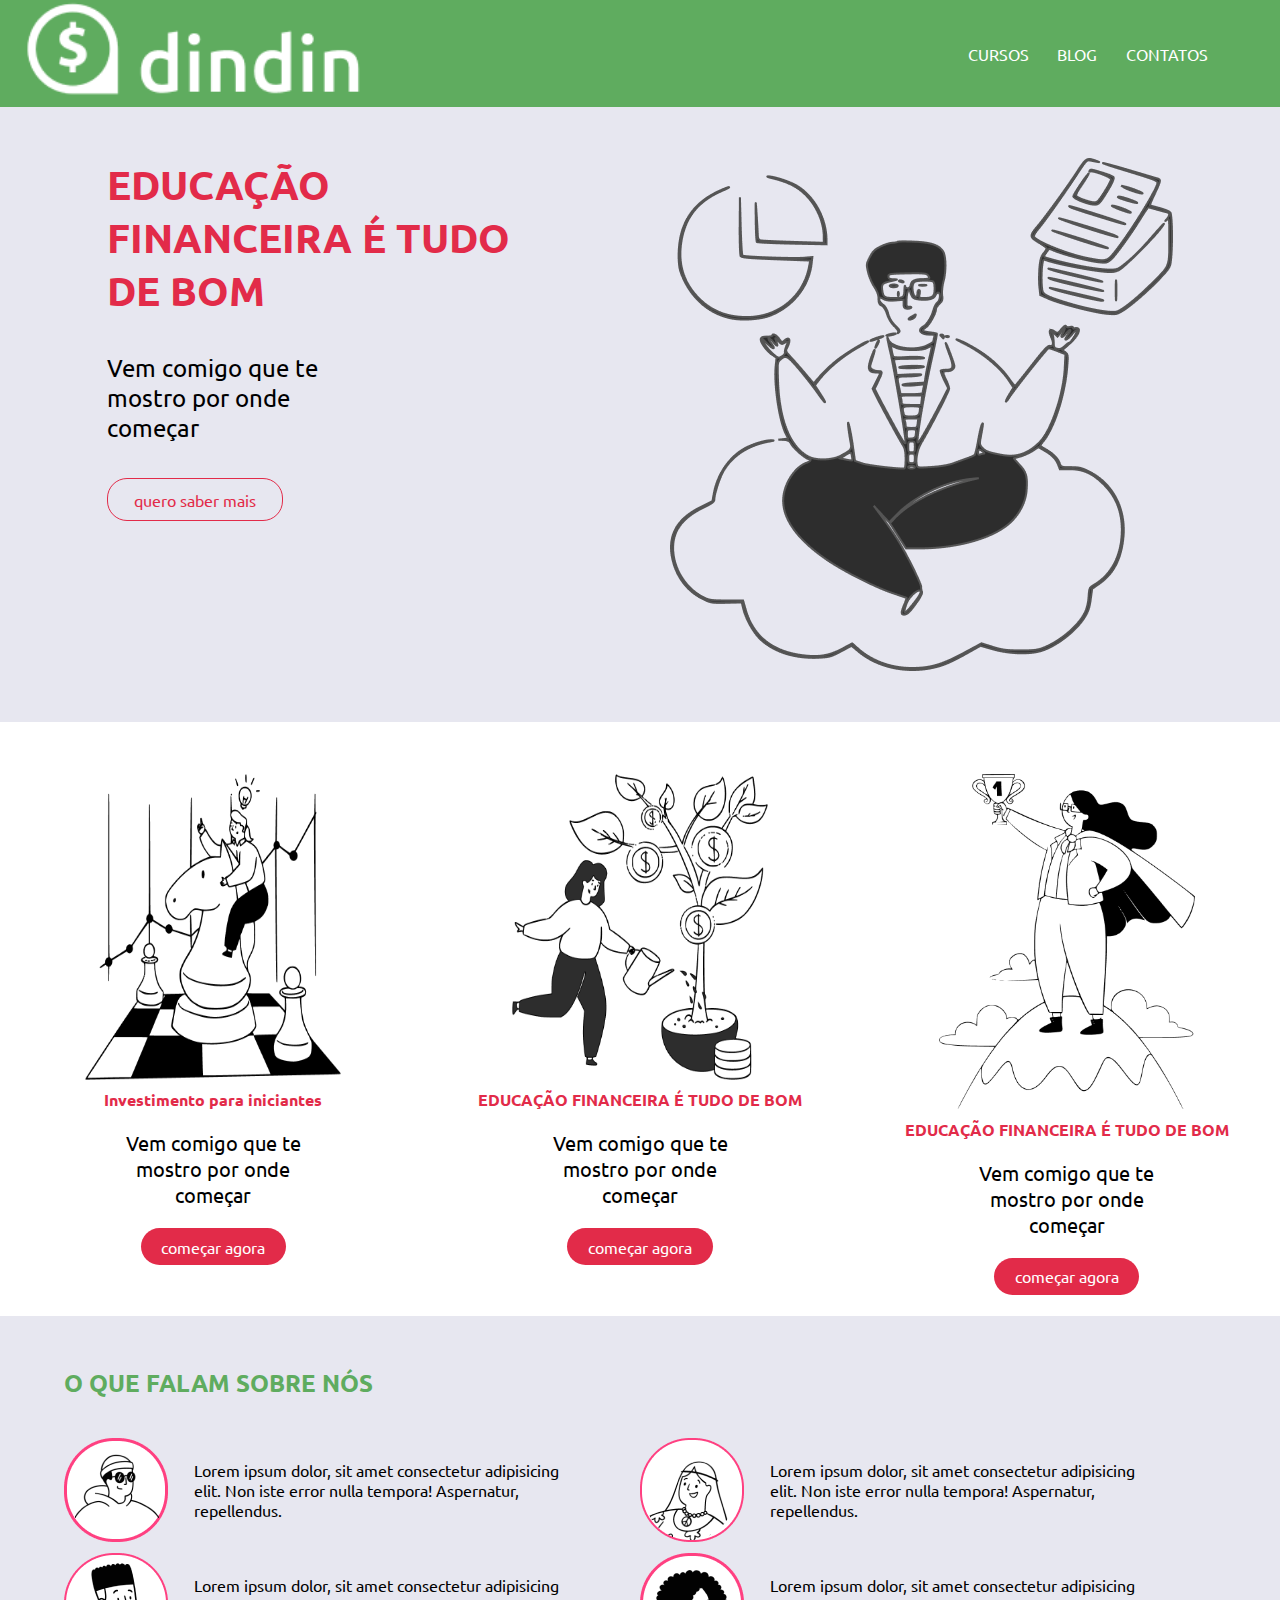
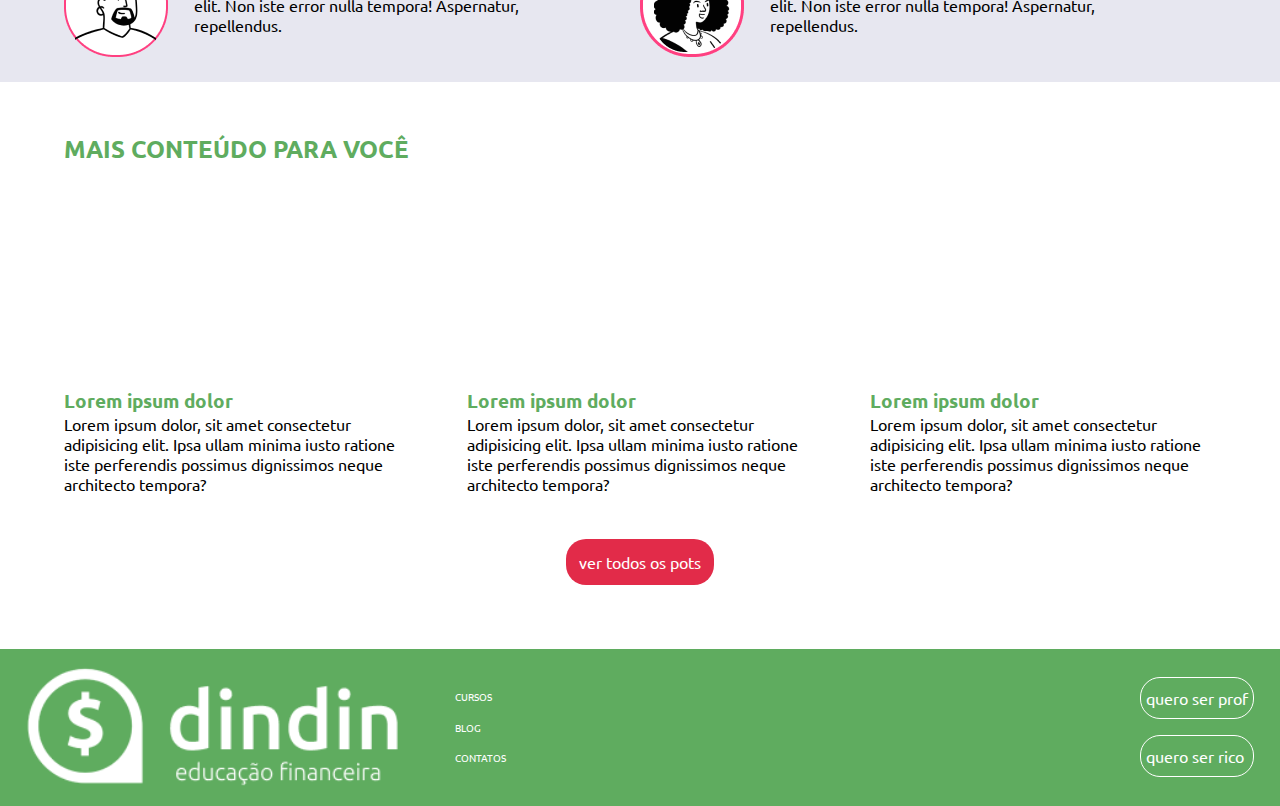
==== index.html @ dbd37eef "enviando site" ====
<!DOCTYPE html>
<html lang="pt-BR">
<head>
    <meta charset="UTF-8">
    <meta http-equiv="X-UA-Compatible" content="IE=edge">
    <meta name="viewport" content="width=device-width, initial-scale=1.0">
    <link rel="stylesheet" href="css/style.css">
    <title>Dindin</title>
</head>
<body>
    <header>
        <div class="logo">
            <img src="dindin-imagens/logo-header.png" alt="">
        </div>

        <div class="menu_navigation">
                <a href="https://orloke.github.io/gama-academy/Dindin/cursos.html" target="_blank" class="menu_navigation_items">CURSOS</a>
                <a href="https://orloke.github.io/gama-academy/Dindin/blog.html" target="_blank" class="menu_navigation_items">BLOG</a>
                <a href="https://orloke.github.io/gama-academy/Dindin/contato.html" target="_blank" class="menu_navigation_items">CONTATOS</a>
        </div>
    </header>

    <section class="first_banner">
        <div class="first_banner_left">
            <h1 class="first_banner_left_h1">
                EDUCAÇÃO FINANCEIRA É TUDO DE BOM
            </h1>

            <p class="first_banner_left_p">
                Vem comigo que te mostro por onde começar
            </p>

            <a class="first_banner_left_a" href=""> quero saber mais</a>
        </div>
        <div class="first_banner_right">
            <img class="first_banner_right_img" src="dindin-imagens/ilustra-banner.png" alt="">
        </div>
    </section>

    <main class="second_banner">

        <div class="second_banner_row">
            <img class="second_banner_row_img"  src="dindin-imagens/ilustra-poupando.png" alt="">
            <h4 class="second_banner_row_h4">
                Investimento para iniciantes
            </h4>

            <p class="second_banner_row_p">
                Vem comigo que te mostro por onde começar
            </p>

            <a class="second_banner_row_a" href="https://orloke.github.io/gama-academy/Dindin/invest.html" target="_blank"> começar agora</a>
        </div>

        <div class="second_banner_row">
            <img class="second_banner_row_img"  src="dindin-imagens/ilustra-investimento.png" alt="">
            <h4 class="second_banner_row_h4">
                EDUCAÇÃO FINANCEIRA É TUDO DE BOM
            </h4>

            <p class="second_banner_row_p">
                Vem comigo que te mostro por onde começar
            </p>

            <a class="second_banner_row_a" href=""> começar agora</a>
        </div>

        <div class="second_banner_row">
            <img class="second_banner_row_img" src="dindin-imagens/ilustra-independencia.png" alt="">
            <h4 class="second_banner_row_h4">
                EDUCAÇÃO FINANCEIRA É TUDO DE BOM
            </h4>

            <p class="second_banner_row_p">
                Vem comigo que te mostro por onde começar
            </p>

            <a class="second_banner_row_a" href=""> começar agora</a>
        </div>

    </main>

    <section class="third_banner">

        <h2 class="third_banner_h2">O QUE FALAM SOBRE NÓS</h2>

        <div class="third_banner_dp">
            <div class="third_banner_dp_column">
                <div class="third_banner_dp_unit">
                    <img class="third_banner_dp_unit_img" src="dindin-imagens/icon-wally.png" alt="">
                    <p class="third_banner_dp_unit_p"> Lorem ipsum dolor, sit amet consectetur adipisicing elit. Non iste error nulla tempora! Aspernatur, repellendus.</p>
                </div>
    
                <div class="third_banner_dp_unit">
                    <img class="third_banner_dp_unit_img" src="dindin-imagens/icon-jaden.png" alt="">
                    <p class="third_banner_dp_unit_p"> Lorem ipsum dolor, sit amet consectetur adipisicing elit. Non iste error nulla tempora! Aspernatur, repellendus.</p>
                </div>
            </div>

            <div class="third_banner_dp_column">
                <div class="third_banner_dp_unit">
                    <img class="third_banner_dp_unit_img" src="dindin-imagens/icon-jane.png" alt="">
                    <p class="third_banner_dp_unit_p"> Lorem ipsum dolor, sit amet consectetur adipisicing elit. Non iste error nulla tempora! Aspernatur, repellendus.</p>
                </div>
    
                <div class="third_banner_dp_unit">
                    <img class="third_banner_dp_unit_img" src="dindin-imagens/icon-whoopi.png" alt="">
                    <p class="third_banner_dp_unit_p"> Lorem ipsum dolor, sit amet consectetur adipisicing elit. Non iste error nulla tempora! Aspernatur, repellendus.</p>
                </div>
            </div>

        </div>
    </section>

    <main class="fourth_banner">
        
        <h2 class="third_banner_h2">MAIS CONTEÚDO PARA VOCÊ</h2>
        
        <div class="fourth_banner_row">
            <div class="fourth_banner_cont">
                <iframe width="560" height="315" src="https://www.youtube.com/embed/ZCsOefaslqI" title="YouTube video player" frameborder="0" allow="accelerometer; autoplay; clipboard-write; encrypted-media; gyroscope; picture-in-picture" allowfullscreen></iframe>
                <h4 class="fourth_banner_cont_h4">Lorem ipsum dolor</h4>
                <p class="fourth_banner_cont_p">Lorem ipsum dolor, sit amet consectetur adipisicing elit. Ipsa ullam minima iusto ratione iste perferendis possimus dignissimos neque architecto tempora?</p>
            </div>

            <div class="fourth_banner_cont">
                <iframe width="560" height="315" src="https://www.youtube.com/embed/ZCsOefaslqI" title="YouTube video player" frameborder="0" allow="accelerometer; autoplay; clipboard-write; encrypted-media; gyroscope; picture-in-picture" allowfullscreen></iframe>
                <h4 class="fourth_banner_cont_h4">Lorem ipsum dolor</h4>
                <p class="fourth_banner_cont_p">Lorem ipsum dolor, sit amet consectetur adipisicing elit. Ipsa ullam minima iusto ratione iste perferendis possimus dignissimos neque architecto tempora?</p>
            </div>

            <div class="fourth_banner_cont">
                <iframe width="560" height="315" src="https://www.youtube.com/embed/ZCsOefaslqI" title="YouTube video player" frameborder="0" allow="accelerometer; autoplay; clipboard-write; encrypted-media; gyroscope; picture-in-picture" allowfullscreen></iframe>
                <h4 class="fourth_banner_cont_h4">Lorem ipsum dolor</h4>
                <p class="fourth_banner_cont_p">Lorem ipsum dolor, sit amet consectetur adipisicing elit. Ipsa ullam minima iusto ratione iste perferendis possimus dignissimos neque architecto tempora?</p>
            </div>
            
        </div>

        <a class="fourth_banner_a" target="_blank" href="https://orloke.github.io/gama-academy/Dindin/blog.html">ver todos os pots</a>

    </main>

    <footer>
        <div class="logo_footer">
            <img src="dindin-imagens/logo-footer.png" alt="">
        </div>

        <div class="menu_navigation_footer">
            <a href="https://orloke.github.io/gama-academy/Dindin/cursos.html" target="_blank" class="menu_navigation_items_footer">CURSOS</a>
            <a href="https://orloke.github.io/gama-academy/Dindin/blog.html" target="_blank" class="menu_navigation_items_footer">BLOG</a>
            <a href="https://orloke.github.io/gama-academy/Dindin/contato.html" target="_blank" class="menu_navigation_items_footer">CONTATOS</a>
        </div>

        <div class="option_footer">
            <a class="option_footer_link" href="">quero ser prof</a>
            <a class="option_footer_link" href="">quero ser rico</a>
        </div>
    </footer>
    
</body>
</html>
---- css/style.css ----
@import url('https://fonts.googleapis.com/css2?family=Ubuntu:wght@300;400;700&display=swap');

*{
    padding: 0;
    margin: 0;
    font-family: 'Ubuntu';
}

html{
    height: 100%;

}

body{
    height: 100%;
}

header{
    width: 100%;
    height: 107px;
    display: flex;
    justify-content: space-between;
    background-color: rgb(95, 172, 95);
}

.logo{
    width: 20%;
    display: flex;
    margin-left: 2%;
}

.menu_navigation{
    width: 20%;
    display: flex;
    justify-content: space-around;
    align-items: center;
    margin-right: 2%;
}

.menu_navigation_items{
    text-decoration: none;
    color: white;
}

main{
    width: 100%;
    height: 300px;
}

footer{
    width: 100%;
    height: 157px;
    display: flex;
    justify-content: space-between;
    background-color: rgb(95, 172, 95);
}

.logo_footer{
    width: 10%;
    height: 80%;
    display: flex;
    margin: auto 0;
    margin-left: 2%;
}

.menu_navigation_footer{
    width: 30%;
    display: flex;
    flex-direction: column;
    align-items:flex-start;
    margin-right: 0%;
    justify-content: center;
    gap: 10%;
}

.menu_navigation_items_footer{
    text-decoration: none;
    color: white;
    font-size: 10px;   
}

.option_footer{
    display: flex;
    flex-direction: column;
    margin-right: 2%;
    justify-content: center;
    gap: 10%;
}

.option_footer_link{
    text-decoration: none;
    color: white;
    border: 1px white solid;
    padding: 10px 5px;
    border-radius: 20px;
}

/* aqui acaba o header e o footer */

.first_banner{
    background-color: rgb(231, 231, 240);
    height: auto;
    width: 100%;
    display: flex;
    justify-content: center;
}

.first_banner_left{
    display: flex;
    flex-direction: column;
    width: 40%;
    margin: 4% 2%;
    gap: 5%;
}

.first_banner_left_h1{
    width: 90%;
    color: rgb(226, 43, 73);
    font-size: 2.5rem;
}

.first_banner_left_p{
    margin: 10px 0px;
    width: 50%;
    font-size: 1.5rem;
}

.first_banner_left_a{
    text-decoration: none;
    border: 1px rgb(226, 43, 73) solid;
    border-radius: 20px;
    text-align: center;
    width: 30%;
    padding: 2%;
    color: rgb(226, 43, 73);
    font-size: 1rem;
}

.first_banner_right{
    display: flex;
    flex-direction: column;
    margin: 4% 2%;
    align-items: flex-end;

}

/* segundo banner */

.second_banner{
    background-color: white;
    height: auto;
    width: 100%;
    display: flex;
    justify-content: space-between;
}

.second_banner_row{
    display: flex;
    flex-direction: column;
    width: 40%;
    margin: 4% 0%;
    gap: 2%;
    align-items: center;
    
}

.second_banner_row_img{
    width: 60%;
    height: 100%;
}

.second_banner_row_h4{
    width: 90%;
    color: rgb(226, 43, 73);
    text-align: center;
}

.second_banner_row_p{
    margin: 10px 0px;
    width: 50%;
    font-size: 1.25rem;
    text-align: center;
}

.second_banner_row_a{
    text-decoration: none;
    color: white; 
    border-radius: 20px;
    text-align: center;
    width: 30%;
    padding: 2%;
    background-color: rgb(226, 43, 73);
    font-size: 1rem;
}

/* terceiro banner */

.third_banner{
    background-color: rgb(231, 231, 240);
    height: auto;
    width: 100%;
    display: flex;
    flex-direction: column;

}

.third_banner_h2{
    margin: 4% 0% 2% 5%;
    color: rgb(95, 172, 95);
}

.third_banner_dp{
    display: flex;
    flex-flow: row wrap;
    margin: 1% 5%;
    justify-content: space-between;
}

.third_banner_dp_unit_p{

    width: 100%;
}

.third_banner_dp_column{
    width: 50%;

}

.third_banner_dp_unit{
    display: flex;
    width: 90%;
    align-items: center;
    gap: 5%;
    margin-bottom: 2%;

}

/* quarto banner */

.fourth_banner{
    display: flex;
    flex-direction: column;
    height: auto;
}

.fourth_banner_row{
    display:flex;
    justify-content: space-between;
    margin: 1% 5%;
}

.fourth_banner_cont{
    width: 30%;
}

iframe{
    width: 100%;
    height: 70%;
}

.fourth_banner_cont_h4{
    color: rgb(95, 172, 95);
    font-size: 1.2rem;
}

.fourth_banner_a{
    text-decoration: none;
    color: white; 
    border-radius: 20px;
    text-align: center;
    padding: 1%;
    background-color: rgb(226, 43, 73);
    font-size: 1rem;
    margin: 5% auto;
}

@media screen and (max-width:700px) {
    .menu_navigation_footer {
        display: none;
    }

    .menu_navigation{
        flex-direction: column;
        font-size: 0.8rem;
    }
    
    .second_banner{
        overflow-x:scroll;
    }

    .second_banner_row{
        min-width: 450px;
    }

    .second_banner_row_img{
        width: 30%;
    }

    .third_banner_dp{
        flex-direction: column;

    }
    .third_banner_dp_column{
        width: 100%;
    }

    .third_banner_dp_unit{
        border: 1px solid rgb(226, 43, 73);
    }

    .fourth_banner_cont{
       min-width: 200px;
       margin-right: 2%;
       margin-bottom: 5%;
       height: 100%;
    }

    .fourth_banner_a{
        margin-bottom: 5%;        
    }

    .fourth_banner_row{
        overflow-x: auto;
        margin-bottom: -5%;
    }
    
    .first_banner_right{
        display: none;
    }

    .first_banner_left{
        width: 100%;
        align-items: center;
    }

    .first_banner_left_h1, .first_banner_left_p{
        text-align: center;
    }

    header{
        justify-content: space-between;
        width: 100%;
    }

    .logo{
        width: 50%;
    }

    .logo img{
        width: 100%;
    }

    .logo_footer{
        width: 50%;
    }

    .logo_footer img{
        width: 100%;
    }

    .option_footer_link{
        font-size: 0.8rem;
    }
}

@media screen and (max-height:1300px) {
    .menu_navigation{
        gap: 5%;
        margin-right: 5%;
    }
}

@media screen and (max-width:1000px) {
    .fourth_banner_a{
        margin-top: 9%;
    }

    .menu_navigation_footer{
        margin-left: 30%;
    }
   
}
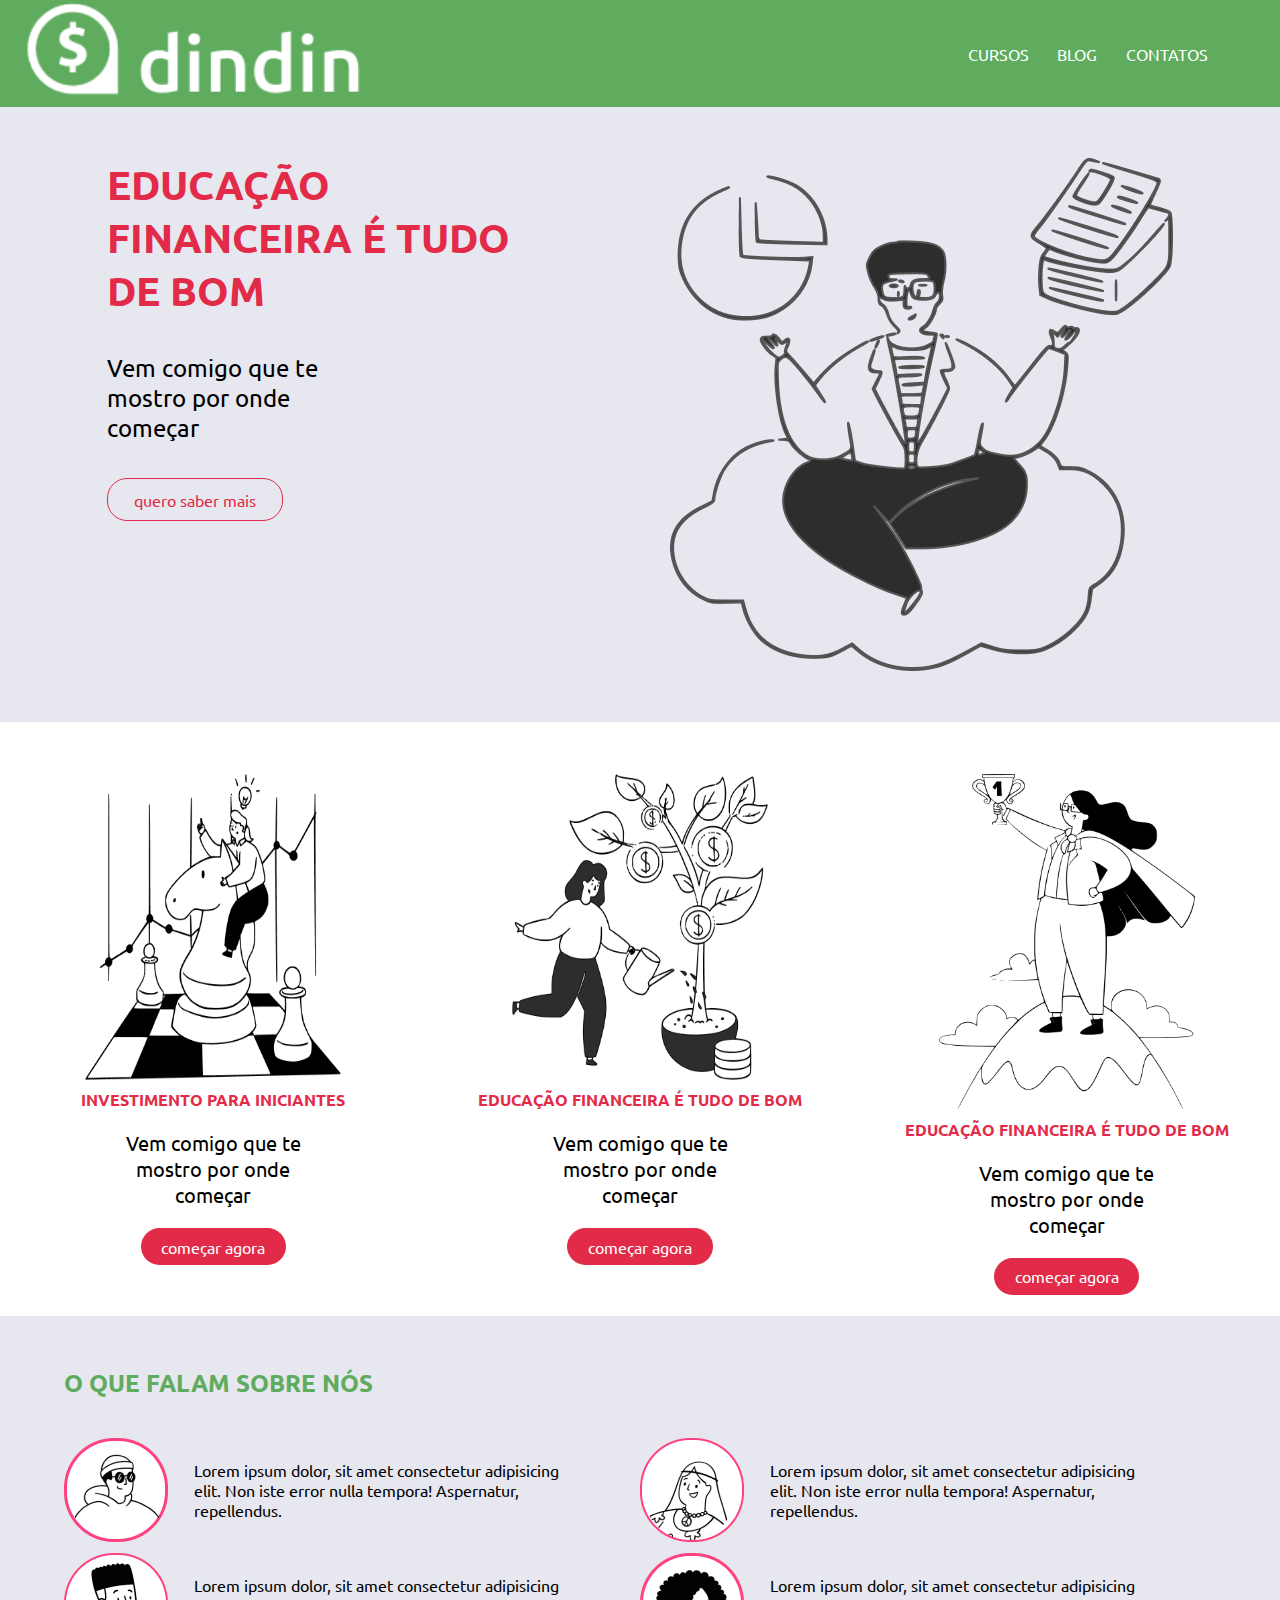
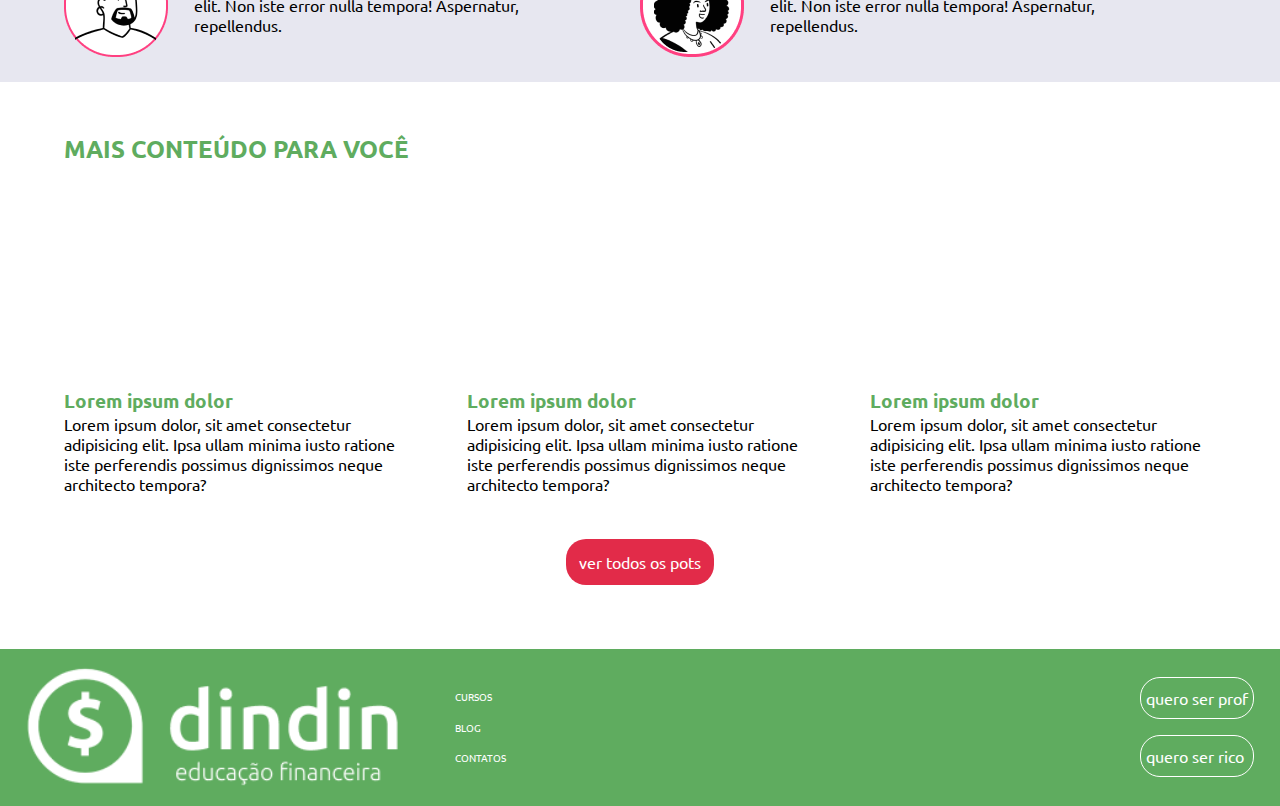
==== commit e2ec3d53: "pequenas alterações" ====
--- a/index.html
+++ b/index.html
@@ -14,9 +14,9 @@
         </div>
 
         <div class="menu_navigation">
-                <a href="https://orloke.github.io/gama-academy/Dindin/cursos.html" target="_blank" class="menu_navigation_items">CURSOS</a>
-                <a href="https://orloke.github.io/gama-academy/Dindin/blog.html" target="_blank" class="menu_navigation_items">BLOG</a>
-                <a href="https://orloke.github.io/gama-academy/Dindin/contato.html" target="_blank" class="menu_navigation_items">CONTATOS</a>
+                <a href="/cursos.html" target="_blank" class="menu_navigation_items">CURSOS</a>
+                <a href="/blog.html" target="_blank" class="menu_navigation_items">BLOG</a>
+                <a href="/contato.html" target="_blank" class="menu_navigation_items">CONTATOS</a>
         </div>
     </header>
 
@@ -42,14 +42,14 @@
         <div class="second_banner_row">
             <img class="second_banner_row_img"  src="dindin-imagens/ilustra-poupando.png" alt="">
             <h4 class="second_banner_row_h4">
-                Investimento para iniciantes
+                INVESTIMENTO PARA INICIANTES
             </h4>
 
             <p class="second_banner_row_p">
                 Vem comigo que te mostro por onde começar
             </p>
 
-            <a class="second_banner_row_a" href="https://orloke.github.io/gama-academy/Dindin/invest.html" target="_blank"> começar agora</a>
+            <a class="second_banner_row_a" href="/invest.html" target="_blank"> começar agora</a>
         </div>
 
         <div class="second_banner_row">
@@ -137,7 +137,7 @@
             
         </div>
 
-        <a class="fourth_banner_a" target="_blank" href="https://orloke.github.io/gama-academy/Dindin/blog.html">ver todos os pots</a>
+        <a class="fourth_banner_a" target="_blank" href="/blog.html">ver todos os pots</a>
 
     </main>
 
@@ -147,9 +147,9 @@
         </div>
 
         <div class="menu_navigation_footer">
-            <a href="https://orloke.github.io/gama-academy/Dindin/cursos.html" target="_blank" class="menu_navigation_items_footer">CURSOS</a>
-            <a href="https://orloke.github.io/gama-academy/Dindin/blog.html" target="_blank" class="menu_navigation_items_footer">BLOG</a>
-            <a href="https://orloke.github.io/gama-academy/Dindin/contato.html" target="_blank" class="menu_navigation_items_footer">CONTATOS</a>
+            <a href="/cursos.html" target="_blank" class="menu_navigation_items_footer">CURSOS</a>
+            <a href="/blog.html" target="_blank" class="menu_navigation_items_footer">BLOG</a>
+            <a href="/contato.html" target="_blank" class="menu_navigation_items_footer">CONTATOS</a>
         </div>
 
         <div class="option_footer">
--- a/css/style.css
+++ b/css/style.css
@@ -286,10 +286,12 @@
     
     .second_banner{
         overflow-x:scroll;
+        overflow-y: hidden;
     }
 
     .second_banner_row{
         min-width: 450px;
+        margin-bottom: 2%;
     }
 
     .second_banner_row_img{
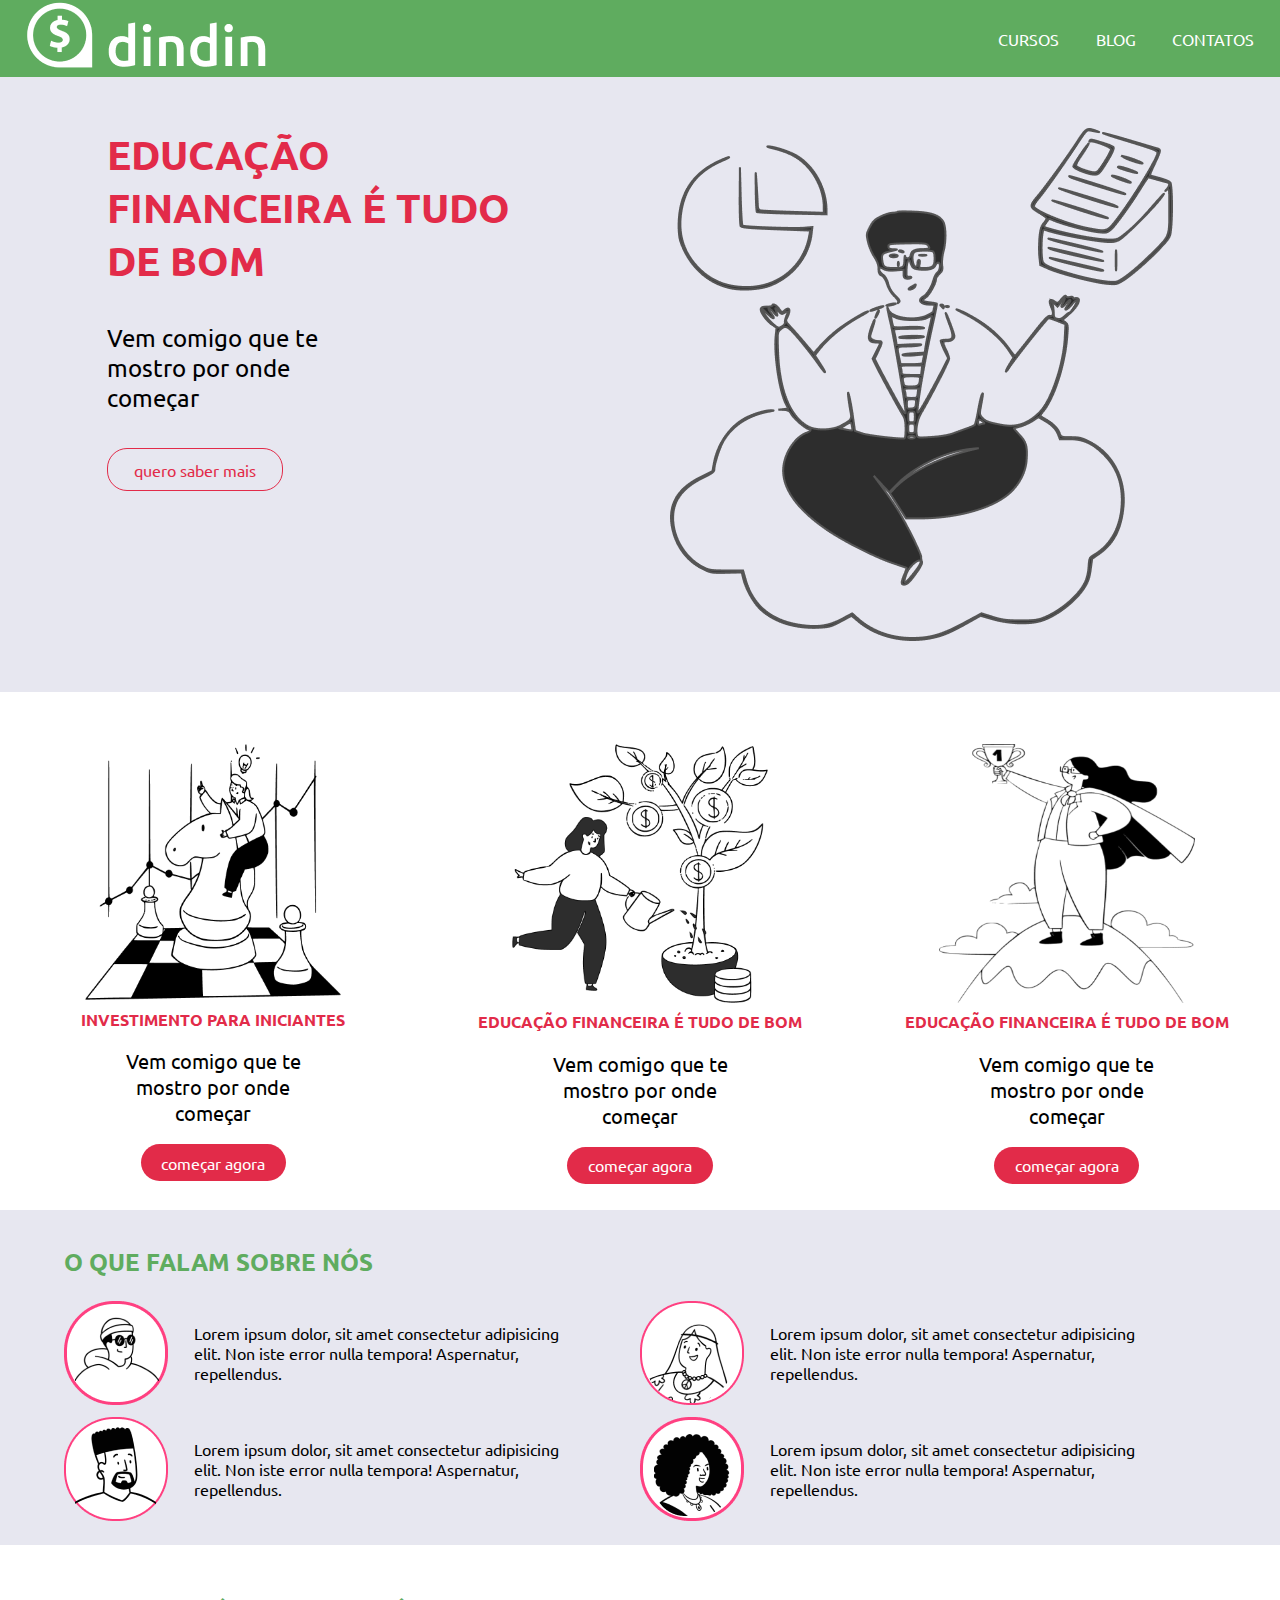
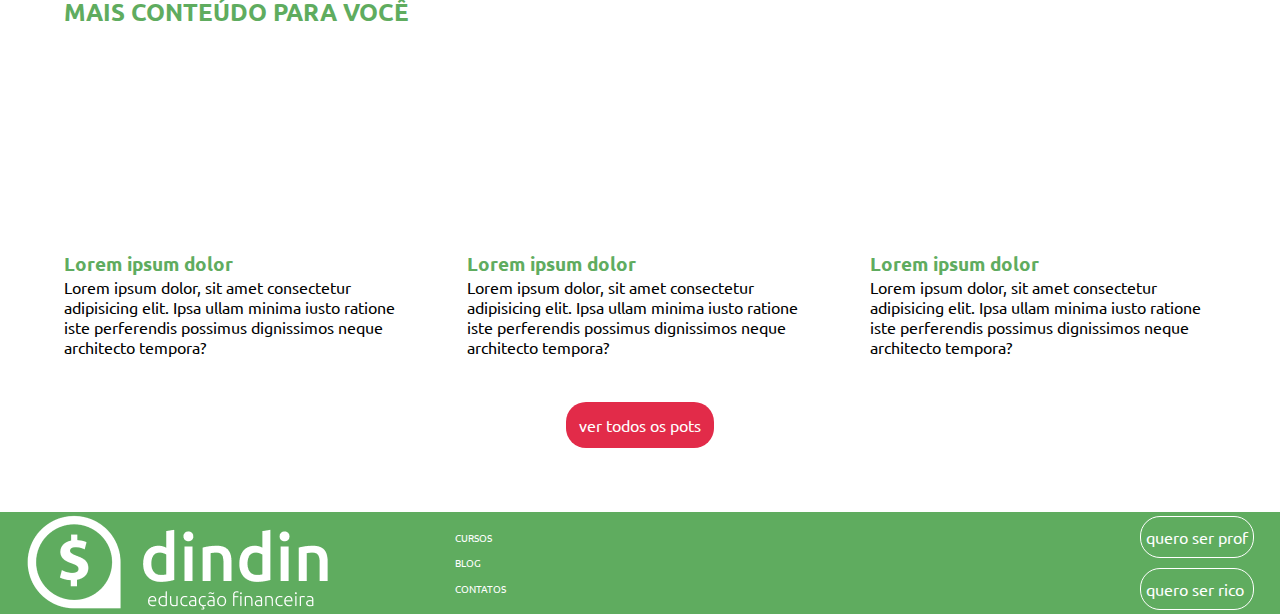
==== commit b1a1cb02: "melhorando visualização do third banner no index" ====
--- a/index.html
+++ b/index.html
@@ -82,9 +82,10 @@
 
     <section class="third_banner">
 
-        <h2 class="third_banner_h2">O QUE FALAM SOBRE NÓS</h2>
+        
 
         <div class="third_banner_dp">
+            <h2 class="third_banner_h2">O QUE FALAM SOBRE NÓS</h2>
             <div class="third_banner_dp_column">
                 <div class="third_banner_dp_unit">
                     <img class="third_banner_dp_unit_img" src="dindin-imagens/icon-wally.png" alt="">
@@ -114,7 +115,7 @@
 
     <main class="fourth_banner">
         
-        <h2 class="third_banner_h2">MAIS CONTEÚDO PARA VOCÊ</h2>
+        <h2 class="fourth_banner_h2">MAIS CONTEÚDO PARA VOCÊ</h2>
         
         <div class="fourth_banner_row">
             <div class="fourth_banner_cont">
--- a/css/style.css
+++ b/css/style.css
@@ -8,7 +8,6 @@
 
 html{
     height: 100%;
-
 }
 
 body{
@@ -17,7 +16,7 @@
 
 header{
     width: 100%;
-    height: 107px;
+    height: auto;
     display: flex;
     justify-content: space-between;
     background-color: rgb(95, 172, 95);
@@ -32,7 +31,7 @@
 .menu_navigation{
     width: 20%;
     display: flex;
-    justify-content: space-around;
+    justify-content: space-between;
     align-items: center;
     margin-right: 2%;
 }
@@ -49,7 +48,7 @@
 
 footer{
     width: 100%;
-    height: 157px;
+    height: auto;
     display: flex;
     justify-content: space-between;
     background-color: rgb(95, 172, 95);
@@ -201,12 +200,12 @@
     width: 100%;
     display: flex;
     flex-direction: column;
-
 }
 
 .third_banner_h2{
-    margin: 4% 0% 2% 5%;
+    margin: 2% 0% 2% 0%;
     color: rgb(95, 172, 95);
+    width: 100%;
 }
 
 .third_banner_dp{
@@ -216,14 +215,8 @@
     justify-content: space-between;
 }
 
-.third_banner_dp_unit_p{
-
-    width: 100%;
-}
-
 .third_banner_dp_column{
     width: 50%;
-
 }
 
 .third_banner_dp_unit{
@@ -232,7 +225,6 @@
     align-items: center;
     gap: 5%;
     margin-bottom: 2%;
-
 }
 
 /* quarto banner */
@@ -241,6 +233,12 @@
     display: flex;
     flex-direction: column;
     height: auto;
+}
+
+.fourth_banner_h2{
+    margin: 4% 0% 2% 5%;
+    color: rgb(95, 172, 95);
+    width: 100%;
 }
 
 .fourth_banner_row{
@@ -283,6 +281,10 @@
         flex-direction: column;
         font-size: 0.8rem;
     }
+
+    .menu_navigation_items{
+        margin: 7% 0px;
+    }
     
     .second_banner{
         overflow-x:scroll;
@@ -291,23 +293,32 @@
 
     .second_banner_row{
         min-width: 450px;
-        margin-bottom: 2%;
+        margin-bottom: 5%;
     }
 
     .second_banner_row_img{
         width: 30%;
     }
 
+    .third_banner{
+        align-items: center;
+    }
+
+    .third_banner_h2{
+        width: 100%;
+        text-align: center;
+    }
+
     .third_banner_dp{
         flex-direction: column;
-
-    }
+    }
+
     .third_banner_dp_column{
         width: 100%;
     }
 
     .third_banner_dp_unit{
-        border: 1px solid rgb(226, 43, 73);
+        margin: 0 auto;
     }
 
     .fourth_banner_cont{
@@ -344,31 +355,18 @@
         width: 100%;
     }
 
-    .logo{
+    .logo, .logo_footer{
         width: 50%;
     }
 
-    .logo img{
-        width: 100%;
-    }
-
-    .logo_footer{
-        width: 50%;
-    }
-
-    .logo_footer img{
+    .logo img, .logo_footer img{
         width: 100%;
     }
 
     .option_footer_link{
         font-size: 0.8rem;
-    }
-}
-
-@media screen and (max-height:1300px) {
-    .menu_navigation{
-        gap: 5%;
-        margin-right: 5%;
+        padding: 8px;
+        margin: 7% 0px;
     }
 }
 
@@ -380,7 +378,22 @@
     .menu_navigation_footer{
         margin-left: 30%;
     }
-   
-}
-
-
+    
+    .first_banner_right{
+        width: 50%;
+    }
+
+    .first_banner_right_img{
+        width: 100%;
+    }
+
+    
+    .menu_navigation{
+        flex-direction: column;
+        font-size: 0.8rem;
+        width: auto;
+        margin: 1% 2% 1% 0;
+    }
+}
+
+
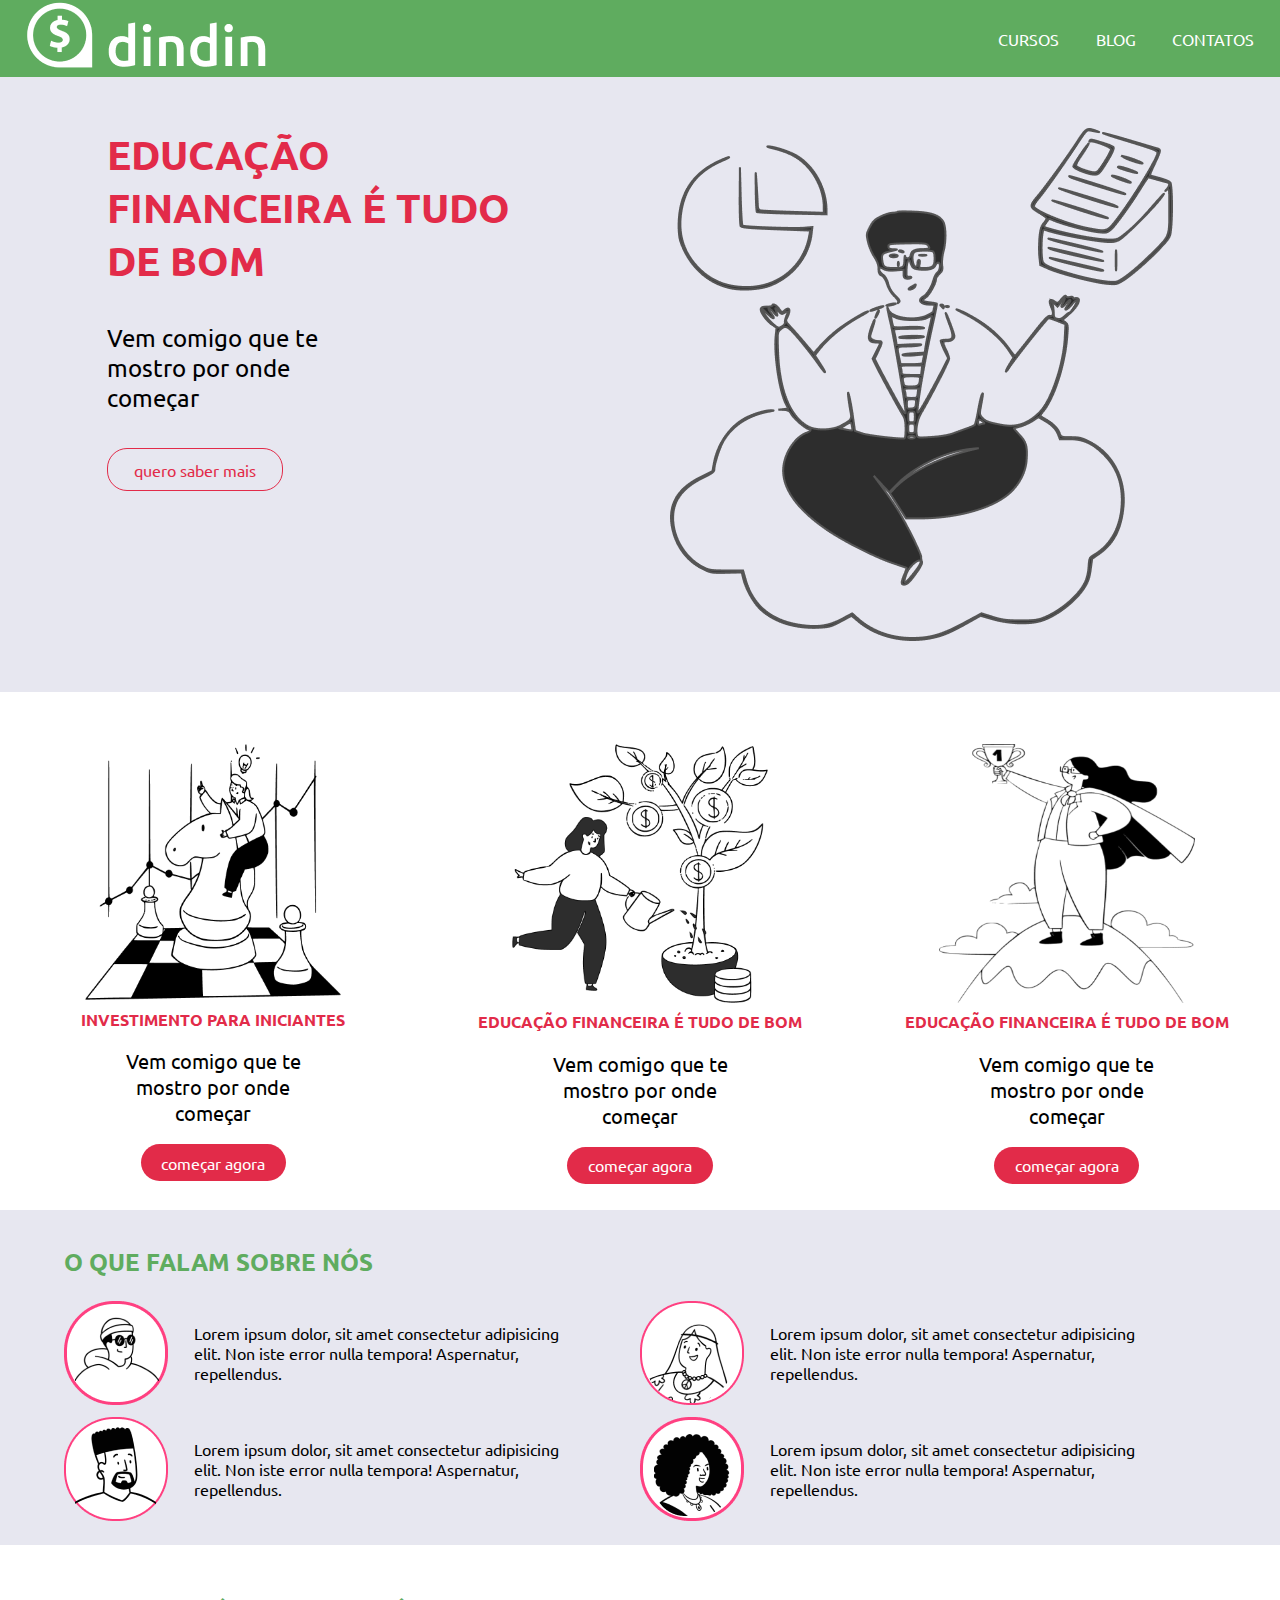
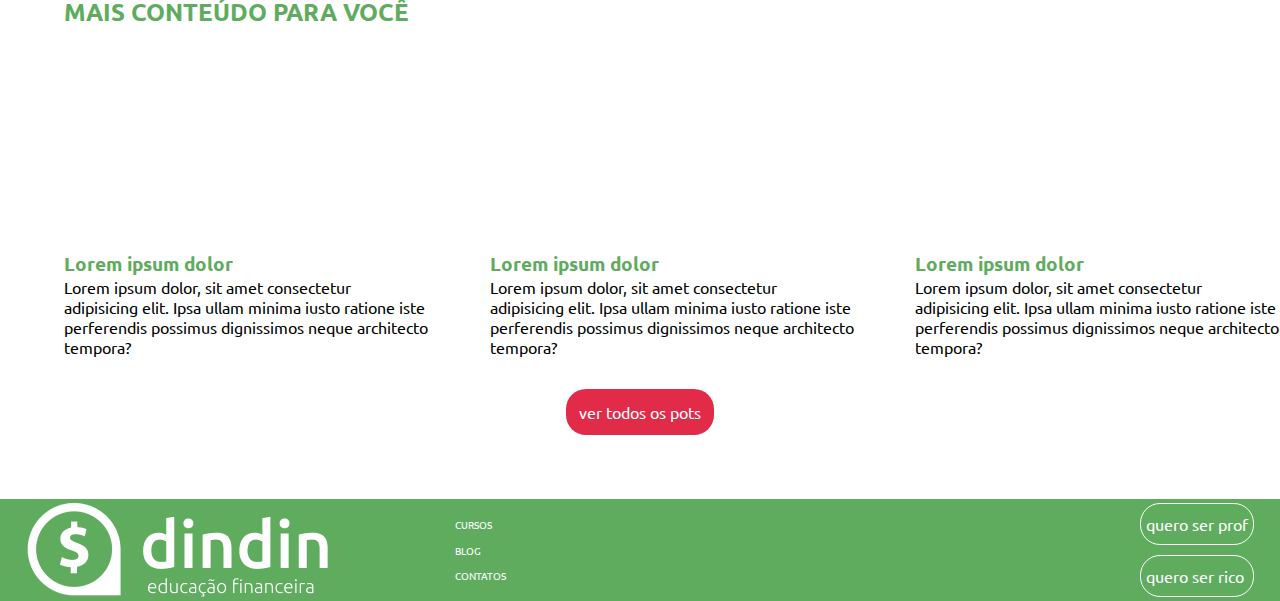
==== commit 80057034: "adicionando '.'" ====
--- a/index.html
+++ b/index.html
@@ -14,9 +14,9 @@
         </div>
 
         <div class="menu_navigation">
-                <a href="/cursos.html" target="_blank" class="menu_navigation_items">CURSOS</a>
-                <a href="/blog.html" target="_blank" class="menu_navigation_items">BLOG</a>
-                <a href="/contato.html" target="_blank" class="menu_navigation_items">CONTATOS</a>
+                <a href="./cursos.html" target="_blank" class="menu_navigation_items">CURSOS</a>
+                <a href="./blog.html" target="_blank" class="menu_navigation_items">BLOG</a>
+                <a href="./contato.html" target="_blank" class="menu_navigation_items">CONTATOS</a>
         </div>
     </header>
 
--- a/css/style.css
+++ b/css/style.css
@@ -6,11 +6,7 @@
     font-family: 'Ubuntu';
 }
 
-html{
-    height: 100%;
-}
-
-body{
+html, body{
     height: 100%;
 }
 
@@ -140,7 +136,6 @@
     flex-direction: column;
     margin: 4% 2%;
     align-items: flex-end;
-
 }
 
 /* segundo banner */
@@ -159,8 +154,7 @@
     width: 40%;
     margin: 4% 0%;
     gap: 2%;
-    align-items: center;
-    
+    align-items: center;    
 }
 
 .second_banner_row_img{
@@ -213,6 +207,7 @@
     flex-flow: row wrap;
     margin: 1% 5%;
     justify-content: space-between;
+    height: auto;
 }
 
 .third_banner_dp_column{
@@ -225,6 +220,7 @@
     align-items: center;
     gap: 5%;
     margin-bottom: 2%;
+    height: auto;
 }
 
 /* quarto banner */
@@ -238,13 +234,13 @@
 .fourth_banner_h2{
     margin: 4% 0% 2% 5%;
     color: rgb(95, 172, 95);
-    width: 100%;
+    width: 90%;
 }
 
 .fourth_banner_row{
     display:flex;
     justify-content: space-between;
-    margin: 1% 5%;
+    margin: 1% 0% 0% 5%;
 }
 
 .fourth_banner_cont{
@@ -273,7 +269,7 @@
 }
 
 @media screen and (max-width:700px) {
-    .menu_navigation_footer {
+    .menu_navigation_footer, .first_banner_right {
         display: none;
     }
 
@@ -318,7 +314,8 @@
     }
 
     .third_banner_dp_unit{
-        margin: 0 auto;
+        margin: 3% auto;
+        border: 1px solid rgb(226, 43, 73);
     }
 
     .fourth_banner_cont{
@@ -337,10 +334,6 @@
         margin-bottom: -5%;
     }
     
-    .first_banner_right{
-        display: none;
-    }
-
     .first_banner_left{
         width: 100%;
         align-items: center;
@@ -386,7 +379,6 @@
     .first_banner_right_img{
         width: 100%;
     }
-
     
     .menu_navigation{
         flex-direction: column;
